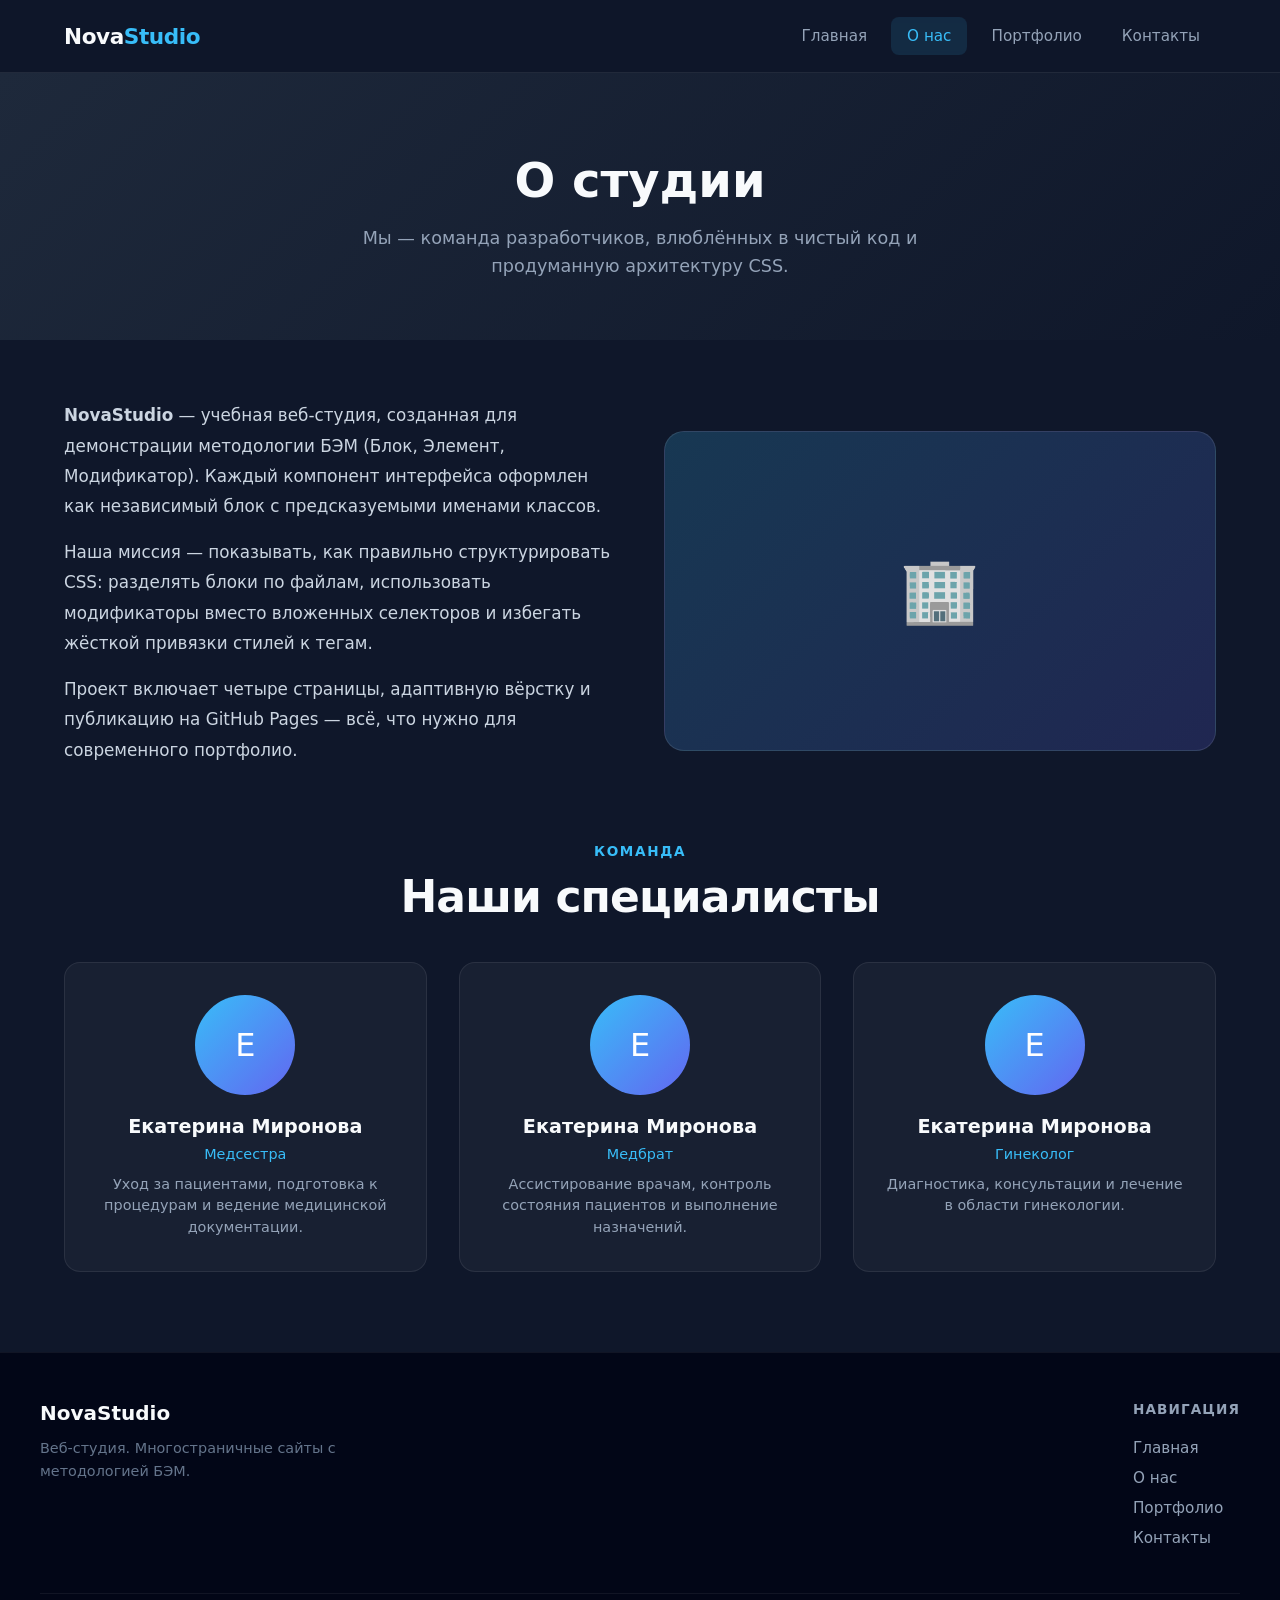
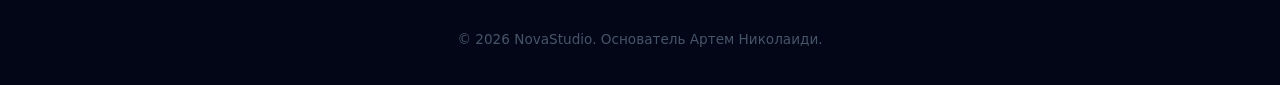
==== about.html @ 0550aa40 "first commit" ====
<!DOCTYPE html>
<html lang="ru">
<head>
  <meta charset="UTF-8">
  <meta name="viewport" content="width=device-width, initial-scale=1.0">
  <meta name="description" content="О студии NovaStudio — команда, миссия и подход к разработке.">
  <title>NovaStudio — О нас</title>
  <link rel="stylesheet" href="css/style.css">
</head>
<body class="page">
  <header class="header">
    <div class="header__container">
      <a href="index.html" class="header__logo">Nova<span class="header__logo-accent">Studio</span></a>
      <button class="header__burger" type="button" aria-label="Открыть меню" aria-expanded="false">
        <span class="header__burger-line"></span>
        <span class="header__burger-line"></span>
        <span class="header__burger-line"></span>
      </button>
      <nav>
        <ul class="header__nav">
          <li><a href="index.html" class="header__link">Главная</a></li>
          <li><a href="about.html" class="header__link header__link--active">О нас</a></li>
          <li><a href="portfolio.html" class="header__link">Портфолио</a></li>
          <li><a href="contact.html" class="header__link">Контакты</a></li>
        </ul>
      </nav>
    </div>
  </header>

  <main class="page__main">
    <section class="page-hero">
      <h1 class="page-hero__title">О студии</h1>
      <p class="page-hero__text">
        Мы — команда разработчиков, влюблённых в чистый код и продуманную архитектуру CSS.
      </p>
    </section>

    <div class="content">
      <div class="about-block">
        <div class="about-block__text">
          <p>
            <strong>NovaStudio</strong> — учебная веб-студия, созданная для демонстрации
            методологии БЭМ (Блок, Элемент, Модификатор). Каждый компонент интерфейса
            оформлен как независимый блок с предсказуемыми именами классов.
          </p>
          <p>
            Наша миссия — показывать, как правильно структурировать CSS: разделять
            блоки по файлам, использовать модификаторы вместо вложенных селекторов
            и избегать жёсткой привязки стилей к тегам.
          </p>
          <p>
            Проект включает четыре страницы, адаптивную вёрстку и публикацию
            на GitHub Pages — всё, что нужно для современного портфолио.
          </p>
        </div>
        <div class="about-block__visual" aria-hidden="true">🏢</div>
      </div>

      <header class="section__header" style="margin-bottom: 40px;">
        <span class="section__label" style="color: #38bdf8;">Команда</span>
        <h2 class="section__title" style="color: #f8fafc;">Наши специалисты</h2>
      </header>

      <div class="content__grid">
        <article class="team-card">
          <div class="team-card__avatar">Е</div>
          <h3 class="team-card__name">Екатерина Миронова</h3>
          <p class="team-card__role">Медсестра</p>
          <p class="team-card__bio">Уход за пациентами, подготовка к процедурам и ведение медицинской документации.</p>
        </article>
        <article class="team-card">
          <div class="team-card__avatar">Е</div>
          <h3 class="team-card__name">Екатерина Миронова</h3>
          <p class="team-card__role">Медбрат</p>
          <p class="team-card__bio">Ассистирование врачам, контроль состояния пациентов и выполнение назначений.</p>
        </article>
        <article class="team-card">
          <div class="team-card__avatar">Е</div>
          <h3 class="team-card__name">Екатерина Миронова</h3>
          <p class="team-card__role">Гинеколог</p>
          <p class="team-card__bio">Диагностика, консультации и лечение в области гинекологии.</p>
        </article>
      </div>
    </div>
  </main>

  <footer class="footer">
    <div class="footer__container">
      <div class="footer__top">
        <div class="footer__brand">
          <a href="index.html" class="footer__logo">NovaStudio</a>
          <p class="footer__text">Веб-студия. Многостраничные сайты с методологией БЭМ.</p>
        </div>
        <div>
          <h3 class="footer__nav-title">Навигация</h3>
          <ul class="footer__nav">
            <li><a href="index.html" class="footer__link">Главная</a></li>
            <li><a href="about.html" class="footer__link">О нас</a></li>
            <li><a href="portfolio.html" class="footer__link">Портфолио</a></li>
            <li><a href="contact.html" class="footer__link">Контакты</a></li>
          </ul>
        </div>
      </div>
      <div class="footer__bottom">
        <p>&copy; 2026 NovaStudio. Основатель Артем Николаиди.</p>
      </div>
    </div>
  </footer>

  <script src="js/main.js"></script>
</body>
</html>
---- css/style.css ----
@import url("blocks/header.css");
@import url("blocks/hero.css");
@import url("blocks/button.css");
@import url("blocks/section.css");
@import url("blocks/card.css");
@import url("blocks/footer.css");
@import url("blocks/page.css");

*,
*::before,
*::after {
  box-sizing: border-box;
}

html {
  scroll-behavior: smooth;
}

body {
  margin: 0;
  font-family: "Segoe UI", system-ui, -apple-system, sans-serif;
  -webkit-font-smoothing: antialiased;
}

img {
  max-width: 100%;
  height: auto;
}
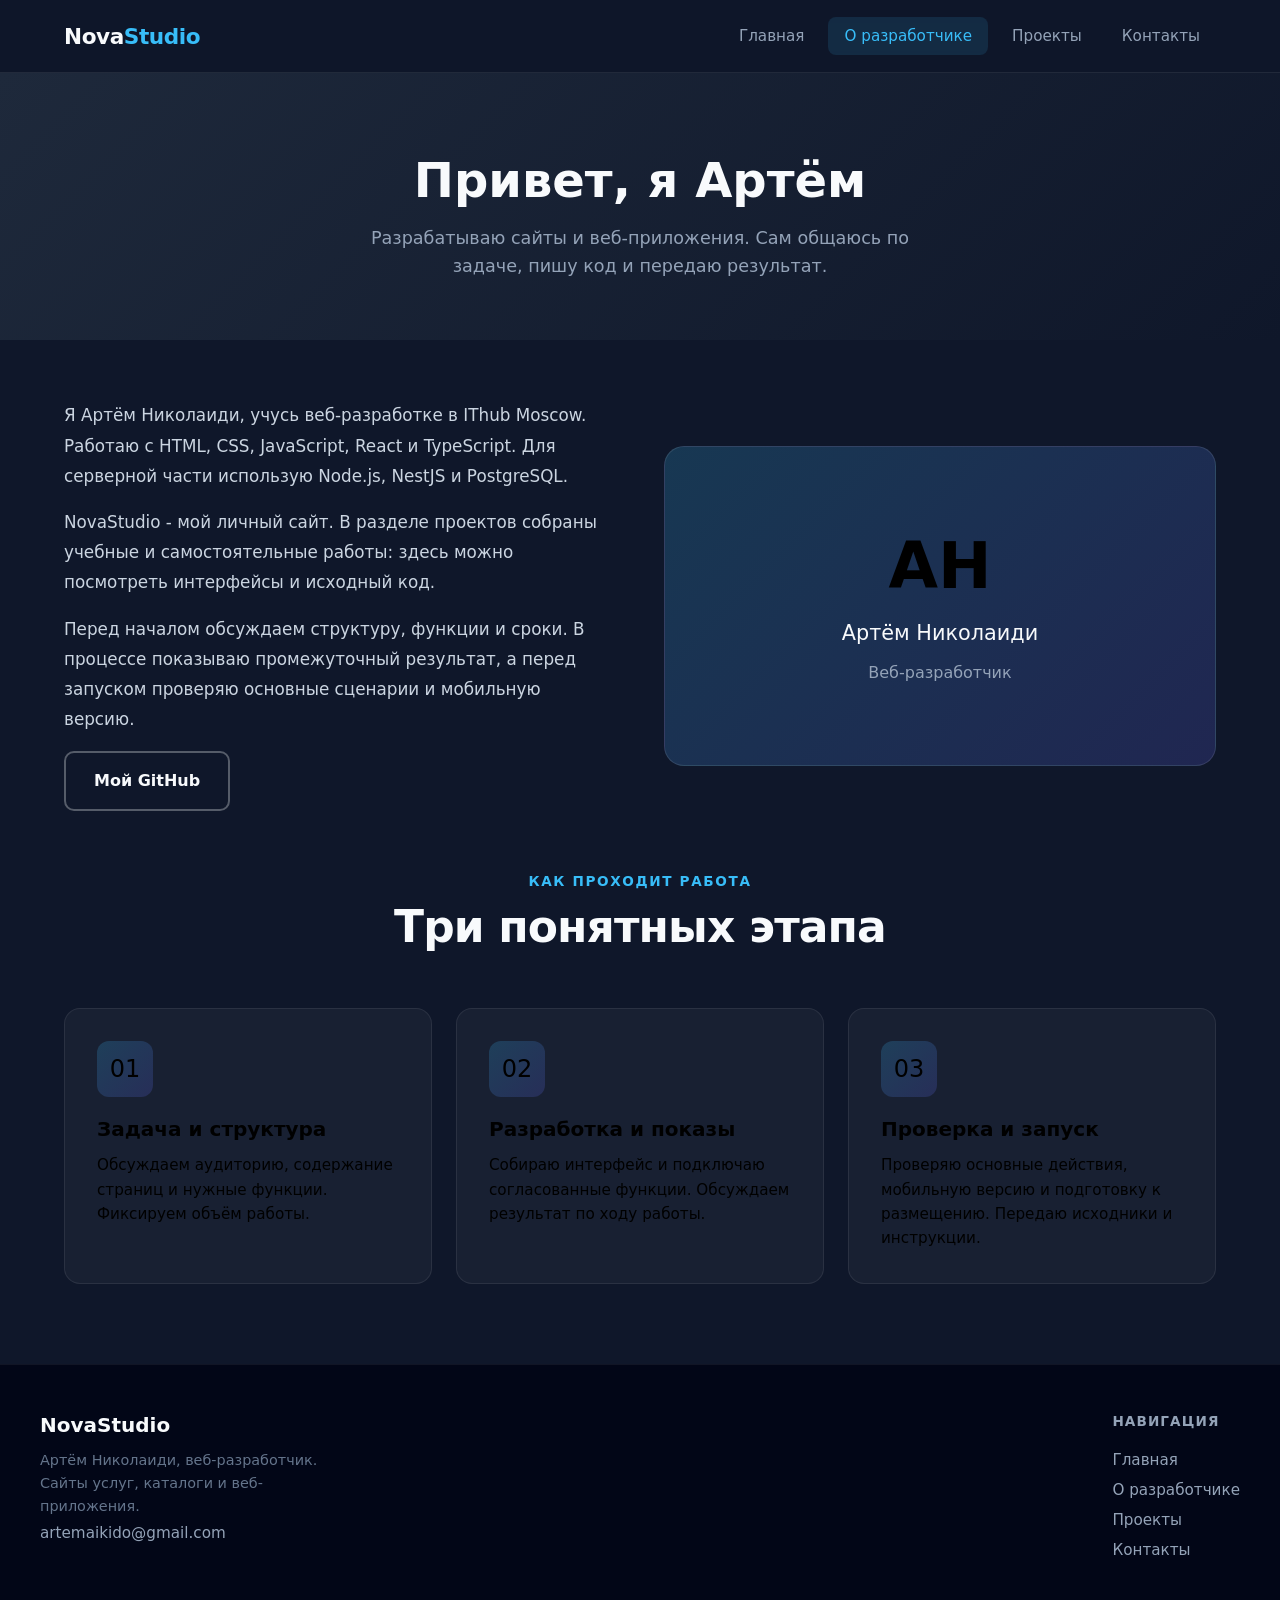
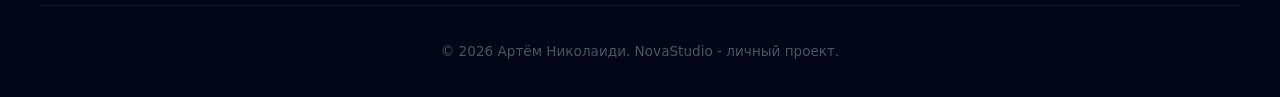
==== commit 757caf73: "Prepare personal portfolio and honest contact flow" ====
--- a/about.html
+++ b/about.html
@@ -3,110 +3,80 @@
 <head>
   <meta charset="UTF-8">
   <meta name="viewport" content="width=device-width, initial-scale=1.0">
-  <meta name="description" content="О студии NovaStudio — команда, миссия и подход к разработке.">
-  <title>NovaStudio — О нас</title>
+  <meta name="description" content="Артём Николаиди: веб-разработка, React, TypeScript и NestJS. Подход к работе и примеры проектов.">
+  <meta name="theme-color" content="#0f172a">
+  <meta property="og:title" content="О разработчике | NovaStudio">
+  <meta property="og:description" content="Артём Николаиди: веб-разработка, React, TypeScript и NestJS. Подход к работе и примеры проектов.">
+  <meta property="og:type" content="website">
+  <title>О разработчике | NovaStudio</title>
+  <link rel="icon" href="images/favicon.svg" type="image/svg+xml">
   <link rel="stylesheet" href="css/style.css">
 </head>
 <body class="page">
+  <a class="skip-link" href="#main">Перейти к содержанию</a>
   <header class="header">
     <div class="header__container">
-      <a href="index.html" class="header__logo">Nova<span class="header__logo-accent">Studio</span></a>
-      <button class="header__burger" type="button" aria-label="Открыть меню" aria-expanded="false">
-        <span class="header__burger-line"></span>
-        <span class="header__burger-line"></span>
-        <span class="header__burger-line"></span>
+      <a href="index.html" class="header__logo" aria-label="NovaStudio - главная">Nova<span class="header__logo-accent">Studio</span></a>
+      <button class="header__burger" type="button" aria-label="Открыть меню" aria-controls="site-nav" aria-expanded="false">
+        <span class="header__burger-line"></span><span class="header__burger-line"></span><span class="header__burger-line"></span>
       </button>
-      <nav>
-        <ul class="header__nav">
+      <nav aria-label="Основная навигация">
+        <ul class="header__nav" id="site-nav">
           <li><a href="index.html" class="header__link">Главная</a></li>
-          <li><a href="about.html" class="header__link header__link--active">О нас</a></li>
-          <li><a href="portfolio.html" class="header__link">Портфолио</a></li>
+          <li><a href="about.html" class="header__link header__link--active" aria-current="page">О разработчике</a></li>
+          <li><a href="portfolio.html" class="header__link">Проекты</a></li>
           <li><a href="contact.html" class="header__link">Контакты</a></li>
         </ul>
       </nav>
     </div>
   </header>
-
-  <main class="page__main">
-    <section class="page-hero">
-      <h1 class="page-hero__title">О студии</h1>
-      <p class="page-hero__text">
-        Мы — команда разработчиков, влюблённых в чистый код и продуманную архитектуру CSS.
-      </p>
-    </section>
-
+  <main id="main" tabindex="-1" class="page__main">
+    <section class="page-hero"><h1 class="page-hero__title">Привет, я Артём</h1><p class="page-hero__text">Разрабатываю сайты и веб-приложения. Сам общаюсь по задаче, пишу код и передаю результат.</p></section>
     <div class="content">
       <div class="about-block">
         <div class="about-block__text">
-          <p>
-            <strong>NovaStudio</strong> — учебная веб-студия, созданная для демонстрации
-            методологии БЭМ (Блок, Элемент, Модификатор). Каждый компонент интерфейса
-            оформлен как независимый блок с предсказуемыми именами классов.
-          </p>
-          <p>
-            Наша миссия — показывать, как правильно структурировать CSS: разделять
-            блоки по файлам, использовать модификаторы вместо вложенных селекторов
-            и избегать жёсткой привязки стилей к тегам.
-          </p>
-          <p>
-            Проект включает четыре страницы, адаптивную вёрстку и публикацию
-            на GitHub Pages — всё, что нужно для современного портфолио.
-          </p>
+          <p>Я Артём Николаиди, учусь веб-разработке в IThub Moscow. Работаю с HTML, CSS, JavaScript, React и TypeScript. Для серверной части использую Node.js, NestJS и PostgreSQL.</p>
+          <p>NovaStudio - мой личный сайт. В разделе проектов собраны учебные и самостоятельные работы: здесь можно посмотреть интерфейсы и исходный код.</p>
+          <p>Перед началом обсуждаем структуру, функции и сроки. В процессе показываю промежуточный результат, а перед запуском проверяю основные сценарии и мобильную версию.</p>
+          <a href="https://github.com/ArtemNik1" class="button button--secondary">Мой GitHub</a>
         </div>
-        <div class="about-block__visual" aria-hidden="true">🏢</div>
+        <div class="about-block__visual developer-card"><span class="developer-card__initials" aria-hidden="true">АН</span><span class="developer-card__name">Артём Николаиди</span><span class="developer-card__role">Веб-разработчик</span></div>
       </div>
-
-      <header class="section__header" style="margin-bottom: 40px;">
-        <span class="section__label" style="color: #38bdf8;">Команда</span>
-        <h2 class="section__title" style="color: #f8fafc;">Наши специалисты</h2>
-      </header>
-
-      <div class="content__grid">
-        <article class="team-card">
-          <div class="team-card__avatar">Е</div>
-          <h3 class="team-card__name">Екатерина Миронова</h3>
-          <p class="team-card__role">Медсестра</p>
-          <p class="team-card__bio">Уход за пациентами, подготовка к процедурам и ведение медицинской документации.</p>
-        </article>
-        <article class="team-card">
-          <div class="team-card__avatar">Е</div>
-          <h3 class="team-card__name">Екатерина Миронова</h3>
-          <p class="team-card__role">Медбрат</p>
-          <p class="team-card__bio">Ассистирование врачам, контроль состояния пациентов и выполнение назначений.</p>
-        </article>
-        <article class="team-card">
-          <div class="team-card__avatar">Е</div>
-          <h3 class="team-card__name">Екатерина Миронова</h3>
-          <p class="team-card__role">Гинеколог</p>
-          <p class="team-card__bio">Диагностика, консультации и лечение в области гинекологии.</p>
-        </article>
+      <header class="section__header"><span class="section__label">Как проходит работа</span><h2 class="section__title section__title--on-dark">Три понятных этапа</h2></header>
+      <div class="cards">
+          <article class="card">
+            <div class="card__icon" aria-hidden="true">01</div>
+            <h3 class="card__title">Задача и структура</h3><p class="card__text">Обсуждаем аудиторию, содержание страниц и нужные функции. Фиксируем объём работы.</p>
+          </article>
+          <article class="card">
+            <div class="card__icon" aria-hidden="true">02</div>
+            <h3 class="card__title">Разработка и показы</h3><p class="card__text">Собираю интерфейс и подключаю согласованные функции. Обсуждаем результат по ходу работы.</p>
+          </article>
+          <article class="card">
+            <div class="card__icon" aria-hidden="true">03</div>
+            <h3 class="card__title">Проверка и запуск</h3><p class="card__text">Проверяю основные действия, мобильную версию и подготовку к размещению. Передаю исходники и инструкции.</p>
+          </article>
       </div>
     </div>
   </main>
-
   <footer class="footer">
     <div class="footer__container">
       <div class="footer__top">
         <div class="footer__brand">
           <a href="index.html" class="footer__logo">NovaStudio</a>
-          <p class="footer__text">Веб-студия. Многостраничные сайты с методологией БЭМ.</p>
+          <p class="footer__text">Артём Николаиди, веб-разработчик. Сайты услуг, каталоги и веб-приложения.</p>
+          <a class="footer__link" href="mailto:artemaikido@gmail.com">artemaikido@gmail.com</a>
         </div>
-        <div>
-          <h3 class="footer__nav-title">Навигация</h3>
-          <ul class="footer__nav">
+        <div><h2 class="footer__nav-title">Навигация</h2><ul class="footer__nav">
             <li><a href="index.html" class="footer__link">Главная</a></li>
-            <li><a href="about.html" class="footer__link">О нас</a></li>
-            <li><a href="portfolio.html" class="footer__link">Портфолио</a></li>
+            <li><a href="about.html" class="footer__link">О разработчике</a></li>
+            <li><a href="portfolio.html" class="footer__link">Проекты</a></li>
             <li><a href="contact.html" class="footer__link">Контакты</a></li>
-          </ul>
-        </div>
+          </ul></div>
       </div>
-      <div class="footer__bottom">
-        <p>&copy; 2026 NovaStudio. Основатель Артем Николаиди.</p>
-      </div>
+      <div class="footer__bottom"><p>&copy; 2026 Артём Николаиди. NovaStudio - личный проект.</p></div>
     </div>
   </footer>
-
-  <script src="js/main.js"></script>
+  <script src="js/main.js" defer></script>
 </body>
 </html>
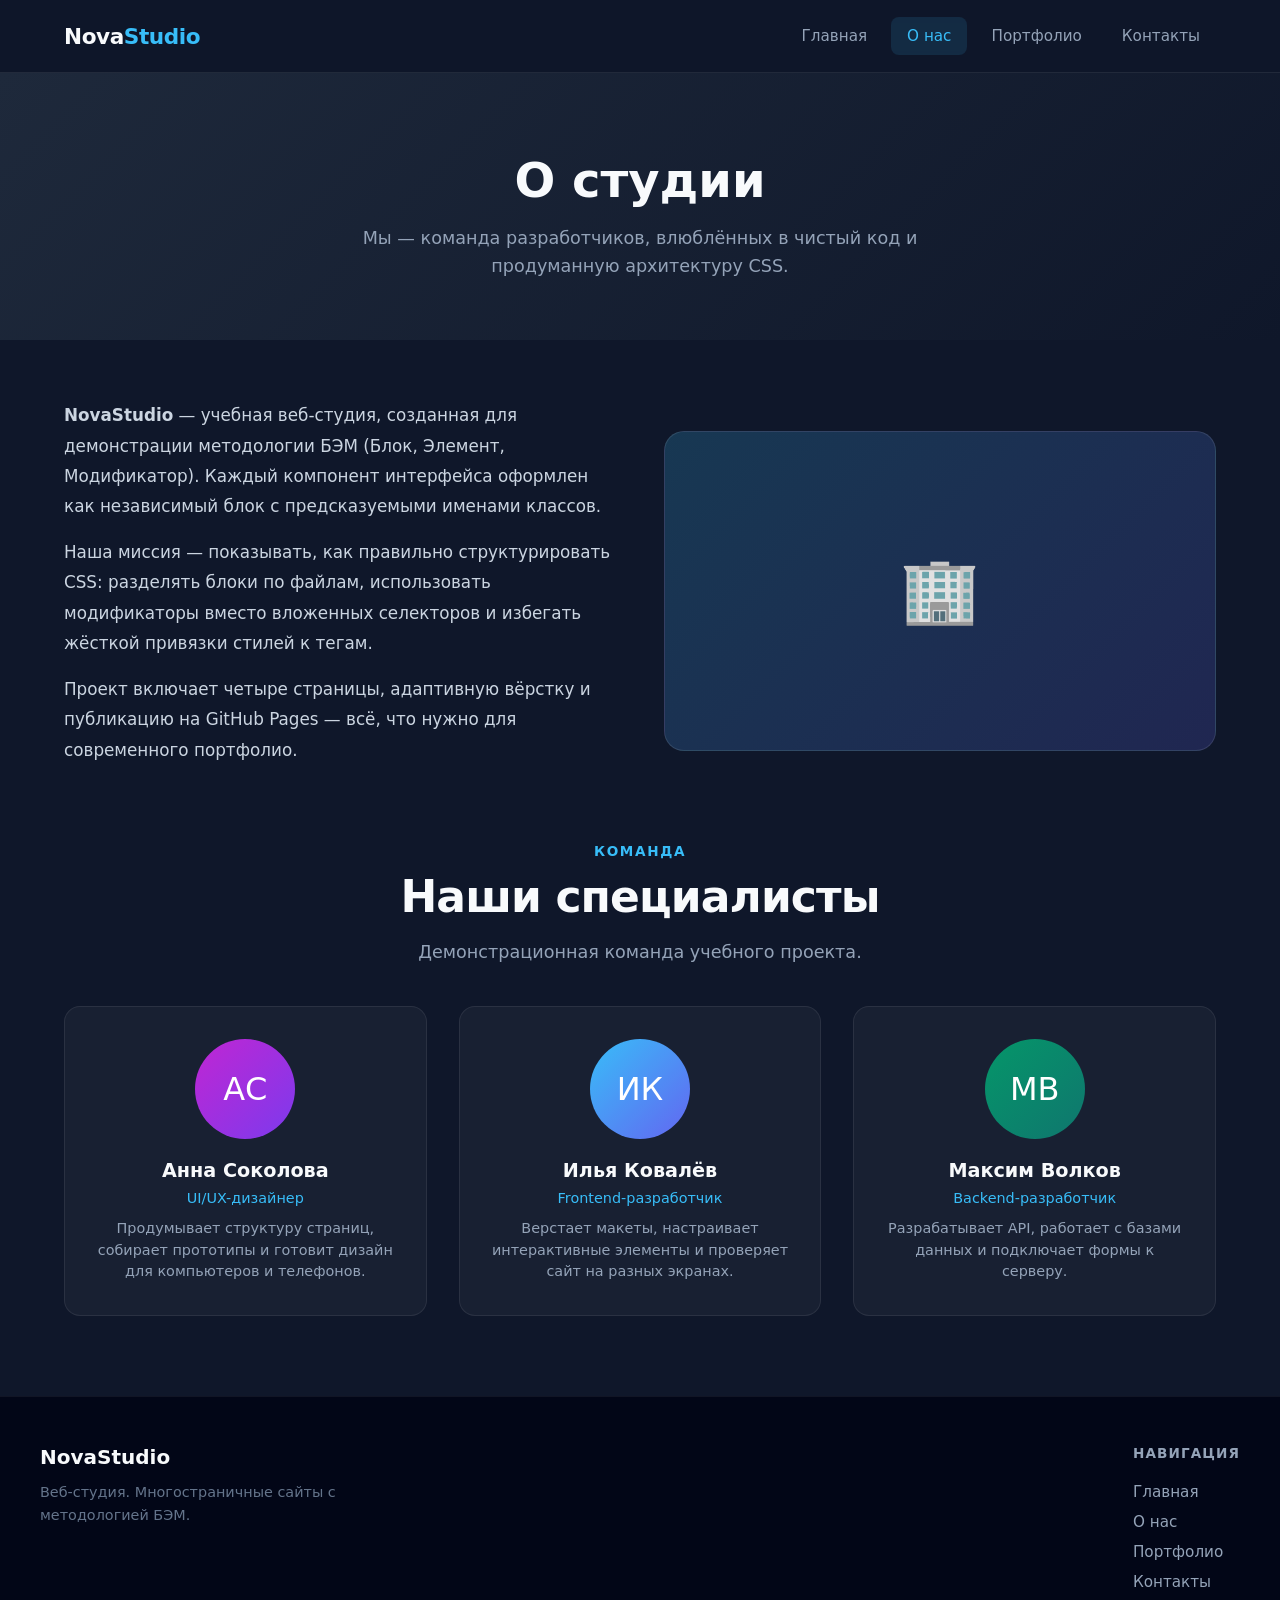
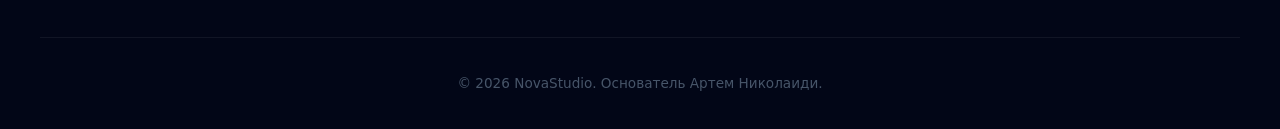
==== commit cc15767c: "Обновить карточки специалистов и README" ====
--- a/about.html
+++ b/about.html
@@ -3,80 +3,111 @@
 <head>
   <meta charset="UTF-8">
   <meta name="viewport" content="width=device-width, initial-scale=1.0">
-  <meta name="description" content="Артём Николаиди: веб-разработка, React, TypeScript и NestJS. Подход к работе и примеры проектов.">
-  <meta name="theme-color" content="#0f172a">
-  <meta property="og:title" content="О разработчике | NovaStudio">
-  <meta property="og:description" content="Артём Николаиди: веб-разработка, React, TypeScript и NestJS. Подход к работе и примеры проектов.">
-  <meta property="og:type" content="website">
-  <title>О разработчике | NovaStudio</title>
-  <link rel="icon" href="images/favicon.svg" type="image/svg+xml">
+  <meta name="description" content="О студии NovaStudio — команда, миссия и подход к разработке.">
+  <title>NovaStudio — О нас</title>
   <link rel="stylesheet" href="css/style.css">
 </head>
 <body class="page">
-  <a class="skip-link" href="#main">Перейти к содержанию</a>
   <header class="header">
     <div class="header__container">
-      <a href="index.html" class="header__logo" aria-label="NovaStudio - главная">Nova<span class="header__logo-accent">Studio</span></a>
-      <button class="header__burger" type="button" aria-label="Открыть меню" aria-controls="site-nav" aria-expanded="false">
-        <span class="header__burger-line"></span><span class="header__burger-line"></span><span class="header__burger-line"></span>
+      <a href="index.html" class="header__logo">Nova<span class="header__logo-accent">Studio</span></a>
+      <button class="header__burger" type="button" aria-label="Открыть меню" aria-expanded="false">
+        <span class="header__burger-line"></span>
+        <span class="header__burger-line"></span>
+        <span class="header__burger-line"></span>
       </button>
-      <nav aria-label="Основная навигация">
-        <ul class="header__nav" id="site-nav">
+      <nav>
+        <ul class="header__nav">
           <li><a href="index.html" class="header__link">Главная</a></li>
-          <li><a href="about.html" class="header__link header__link--active" aria-current="page">О разработчике</a></li>
-          <li><a href="portfolio.html" class="header__link">Проекты</a></li>
+          <li><a href="about.html" class="header__link header__link--active">О нас</a></li>
+          <li><a href="portfolio.html" class="header__link">Портфолио</a></li>
           <li><a href="contact.html" class="header__link">Контакты</a></li>
         </ul>
       </nav>
     </div>
   </header>
-  <main id="main" tabindex="-1" class="page__main">
-    <section class="page-hero"><h1 class="page-hero__title">Привет, я Артём</h1><p class="page-hero__text">Разрабатываю сайты и веб-приложения. Сам общаюсь по задаче, пишу код и передаю результат.</p></section>
+
+  <main class="page__main">
+    <section class="page-hero">
+      <h1 class="page-hero__title">О студии</h1>
+      <p class="page-hero__text">
+        Мы — команда разработчиков, влюблённых в чистый код и продуманную архитектуру CSS.
+      </p>
+    </section>
+
     <div class="content">
       <div class="about-block">
         <div class="about-block__text">
-          <p>Я Артём Николаиди, учусь веб-разработке в IThub Moscow. Работаю с HTML, CSS, JavaScript, React и TypeScript. Для серверной части использую Node.js, NestJS и PostgreSQL.</p>
-          <p>NovaStudio - мой личный сайт. В разделе проектов собраны учебные и самостоятельные работы: здесь можно посмотреть интерфейсы и исходный код.</p>
-          <p>Перед началом обсуждаем структуру, функции и сроки. В процессе показываю промежуточный результат, а перед запуском проверяю основные сценарии и мобильную версию.</p>
-          <a href="https://github.com/ArtemNik1" class="button button--secondary">Мой GitHub</a>
+          <p>
+            <strong>NovaStudio</strong> — учебная веб-студия, созданная для демонстрации
+            методологии БЭМ (Блок, Элемент, Модификатор). Каждый компонент интерфейса
+            оформлен как независимый блок с предсказуемыми именами классов.
+          </p>
+          <p>
+            Наша миссия — показывать, как правильно структурировать CSS: разделять
+            блоки по файлам, использовать модификаторы вместо вложенных селекторов
+            и избегать жёсткой привязки стилей к тегам.
+          </p>
+          <p>
+            Проект включает четыре страницы, адаптивную вёрстку и публикацию
+            на GitHub Pages — всё, что нужно для современного портфолио.
+          </p>
         </div>
-        <div class="about-block__visual developer-card"><span class="developer-card__initials" aria-hidden="true">АН</span><span class="developer-card__name">Артём Николаиди</span><span class="developer-card__role">Веб-разработчик</span></div>
+        <div class="about-block__visual" aria-hidden="true">🏢</div>
       </div>
-      <header class="section__header"><span class="section__label">Как проходит работа</span><h2 class="section__title section__title--on-dark">Три понятных этапа</h2></header>
-      <div class="cards">
-          <article class="card">
-            <div class="card__icon" aria-hidden="true">01</div>
-            <h3 class="card__title">Задача и структура</h3><p class="card__text">Обсуждаем аудиторию, содержание страниц и нужные функции. Фиксируем объём работы.</p>
-          </article>
-          <article class="card">
-            <div class="card__icon" aria-hidden="true">02</div>
-            <h3 class="card__title">Разработка и показы</h3><p class="card__text">Собираю интерфейс и подключаю согласованные функции. Обсуждаем результат по ходу работы.</p>
-          </article>
-          <article class="card">
-            <div class="card__icon" aria-hidden="true">03</div>
-            <h3 class="card__title">Проверка и запуск</h3><p class="card__text">Проверяю основные действия, мобильную версию и подготовку к размещению. Передаю исходники и инструкции.</p>
-          </article>
+
+      <header class="section__header" style="margin-bottom: 40px;">
+        <span class="section__label" style="color: #38bdf8;">Команда</span>
+        <h2 class="section__title" style="color: #f8fafc;">Наши специалисты</h2>
+        <p class="section__subtitle" style="color: #94a3b8;">Демонстрационная команда учебного проекта.</p>
+      </header>
+
+      <div class="content__grid">
+        <article class="team-card">
+          <div class="team-card__avatar team-card__avatar--design" aria-hidden="true">АС</div>
+          <h3 class="team-card__name">Анна Соколова</h3>
+          <p class="team-card__role">UI/UX-дизайнер</p>
+          <p class="team-card__bio">Продумывает структуру страниц, собирает прототипы и готовит дизайн для компьютеров и телефонов.</p>
+        </article>
+        <article class="team-card">
+          <div class="team-card__avatar" aria-hidden="true">ИК</div>
+          <h3 class="team-card__name">Илья Ковалёв</h3>
+          <p class="team-card__role">Frontend-разработчик</p>
+          <p class="team-card__bio">Верстает макеты, настраивает интерактивные элементы и проверяет сайт на разных экранах.</p>
+        </article>
+        <article class="team-card">
+          <div class="team-card__avatar team-card__avatar--backend" aria-hidden="true">МВ</div>
+          <h3 class="team-card__name">Максим Волков</h3>
+          <p class="team-card__role">Backend-разработчик</p>
+          <p class="team-card__bio">Разрабатывает API, работает с базами данных и подключает формы к серверу.</p>
+        </article>
       </div>
     </div>
   </main>
+
   <footer class="footer">
     <div class="footer__container">
       <div class="footer__top">
         <div class="footer__brand">
           <a href="index.html" class="footer__logo">NovaStudio</a>
-          <p class="footer__text">Артём Николаиди, веб-разработчик. Сайты услуг, каталоги и веб-приложения.</p>
-          <a class="footer__link" href="mailto:artemaikido@gmail.com">artemaikido@gmail.com</a>
+          <p class="footer__text">Веб-студия. Многостраничные сайты с методологией БЭМ.</p>
         </div>
-        <div><h2 class="footer__nav-title">Навигация</h2><ul class="footer__nav">
+        <div>
+          <h3 class="footer__nav-title">Навигация</h3>
+          <ul class="footer__nav">
             <li><a href="index.html" class="footer__link">Главная</a></li>
-            <li><a href="about.html" class="footer__link">О разработчике</a></li>
-            <li><a href="portfolio.html" class="footer__link">Проекты</a></li>
+            <li><a href="about.html" class="footer__link">О нас</a></li>
+            <li><a href="portfolio.html" class="footer__link">Портфолио</a></li>
             <li><a href="contact.html" class="footer__link">Контакты</a></li>
-          </ul></div>
+          </ul>
+        </div>
       </div>
-      <div class="footer__bottom"><p>&copy; 2026 Артём Николаиди. NovaStudio - личный проект.</p></div>
+      <div class="footer__bottom">
+        <p>&copy; 2026 NovaStudio. Основатель Артем Николаиди.</p>
+      </div>
     </div>
   </footer>
-  <script src="js/main.js" defer></script>
+
+  <script src="js/main.js"></script>
 </body>
 </html>
